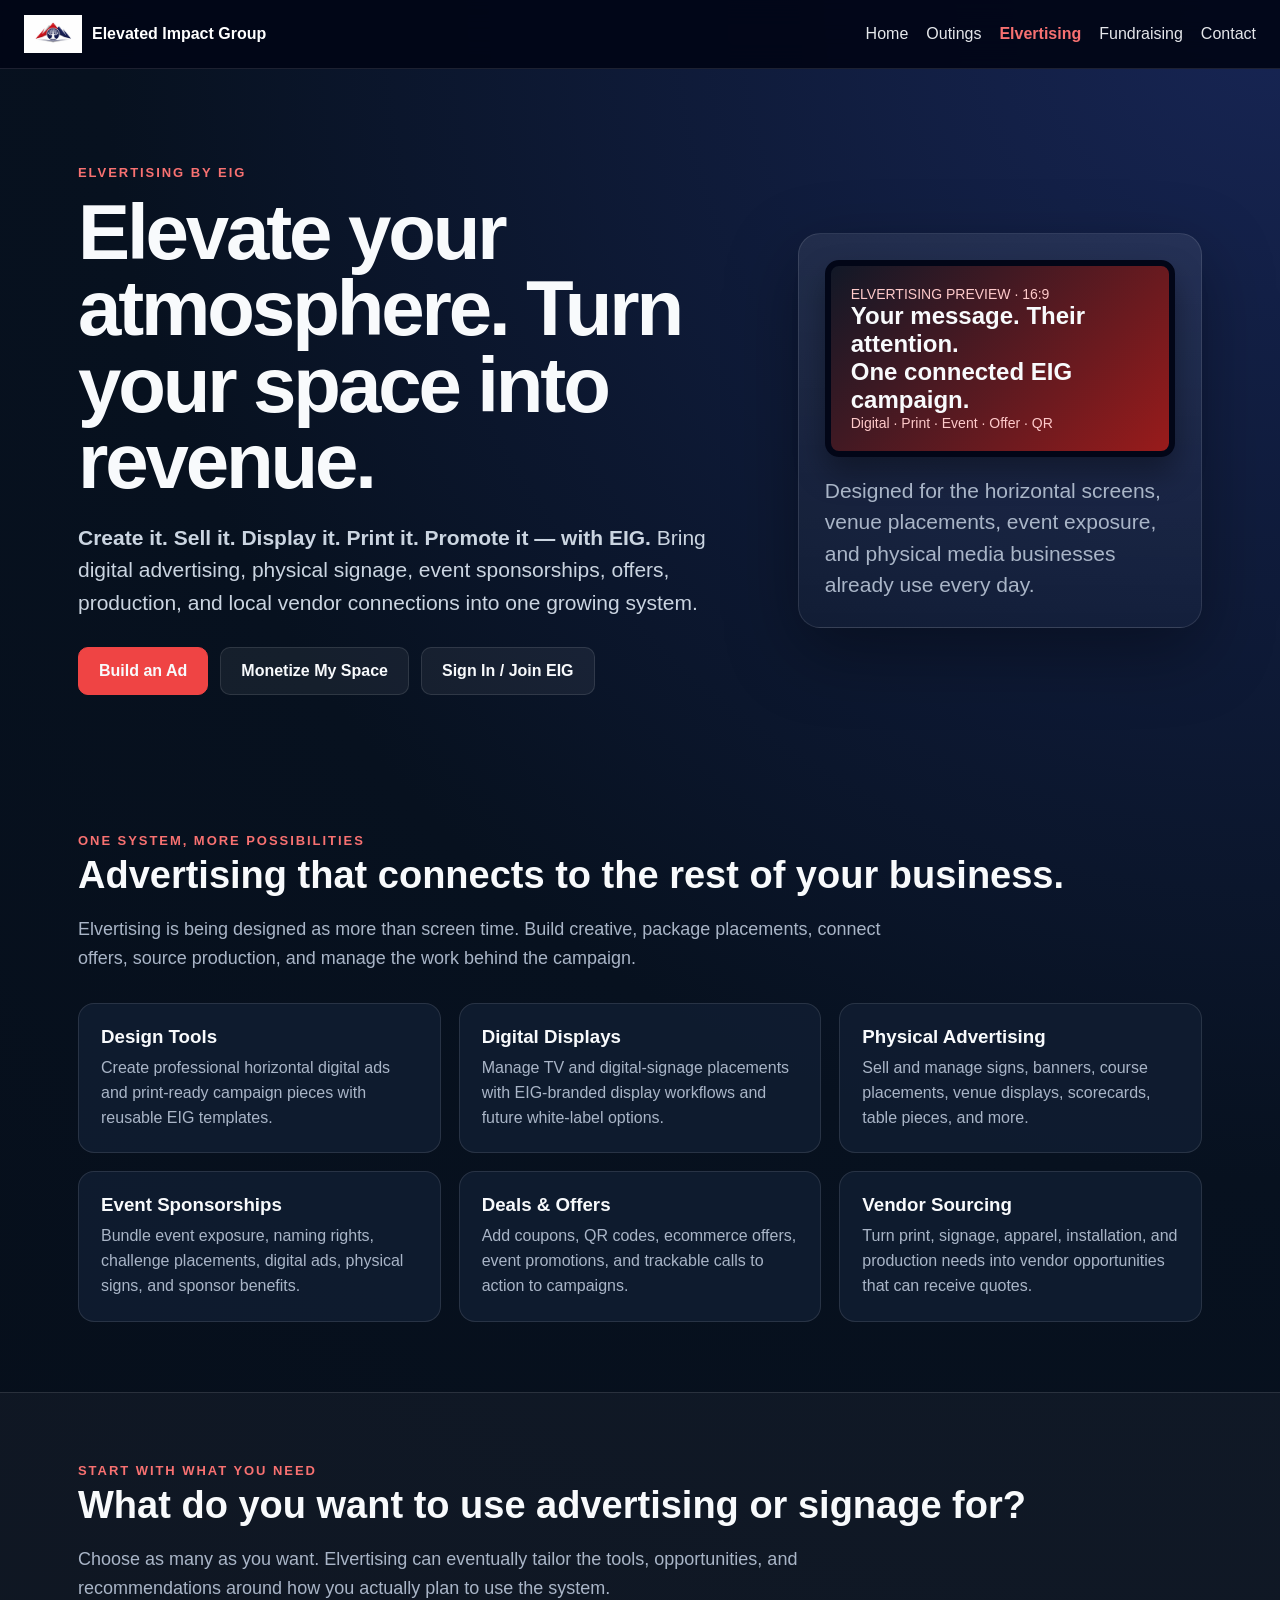
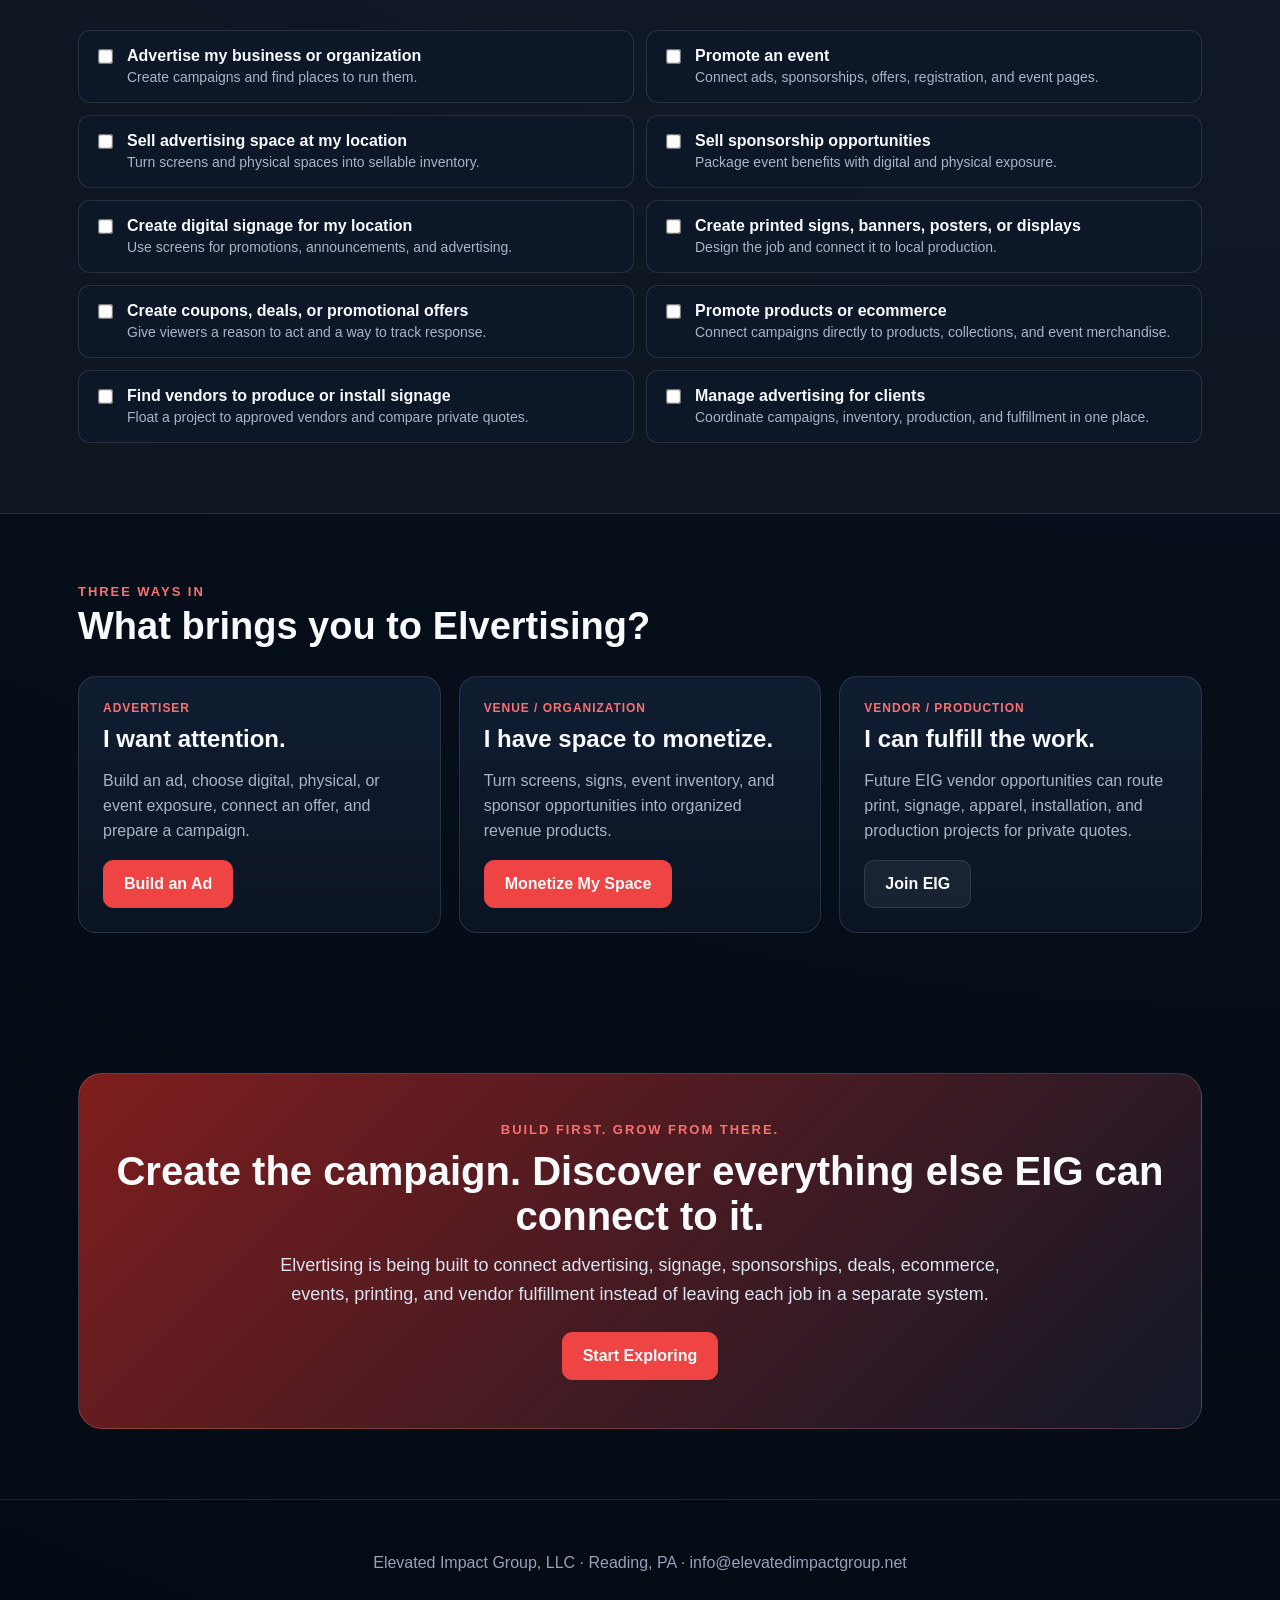
==== elvertising.html @ e81857f3 "Add Elvertising public landing page" ====
<!DOCTYPE html>
<html lang="en">
<head>
  <meta charset="UTF-8">
  <title>Elvertising | Elevated Impact Group</title>
  <meta name="viewport" content="width=device-width, initial-scale=1.0">
  <meta name="description" content="Elvertising by EIG helps businesses create, sell, display, print, promote, and track advertising across digital, physical, and event spaces." />
  <style>
    :root { --bg:#07111f; --panel:#101d31; --panel2:#0c1728; --red:#ef4444; --text:#f8fafc; --muted:#a9b5c7; --line:rgba(255,255,255,.11); }
    * { box-sizing:border-box; }
    body { margin:0; font-family:Arial,sans-serif; background:radial-gradient(circle at top right,#172554 0,#07111f 34%,#050b14 100%); color:var(--text); }
    a { color:inherit; }
    header { position:sticky; top:0; z-index:20; padding:14px 24px; background:rgba(2,6,23,.94); backdrop-filter:blur(14px); display:flex; justify-content:space-between; align-items:center; gap:20px; border-bottom:1px solid var(--line); }
    .eig-home { display:flex; align-items:center; gap:10px; color:white; text-decoration:none; font-weight:800; }
    .eig-home img { width:58px; height:40px; object-fit:contain; }
    nav { display:flex; flex-wrap:wrap; justify-content:flex-end; gap:18px; }
    nav a { text-decoration:none; color:#e5e7eb; }
    nav a.active { color:#f87171; font-weight:800; }
    .hero { max-width:1180px; margin:0 auto; padding:96px 28px 68px; display:grid; grid-template-columns:1.25fr .75fr; gap:46px; align-items:center; }
    .eyebrow { color:#f87171; text-transform:uppercase; letter-spacing:.15em; font-weight:900; font-size:13px; }
    h1 { font-size:clamp(46px,7vw,78px); line-height:.98; margin:14px 0 22px; letter-spacing:-.04em; }
    .hero p { color:#cbd5e1; font-size:21px; line-height:1.55; max-width:760px; }
    .cta-row { display:flex; flex-wrap:wrap; gap:12px; margin-top:28px; }
    .btn { padding:14px 20px; border-radius:10px; text-decoration:none; font-weight:900; border:1px solid var(--line); display:inline-block; cursor:pointer; }
    .btn.primary { background:var(--red); border-color:var(--red); }
    .btn.secondary { background:rgba(255,255,255,.06); }
    .hero-card { padding:26px; border:1px solid var(--line); border-radius:22px; background:linear-gradient(180deg,rgba(255,255,255,.08),rgba(255,255,255,.025)); box-shadow:0 24px 70px rgba(0,0,0,.35); }
    .screen { aspect-ratio:16/9; border-radius:14px; background:linear-gradient(135deg,#111827,#991b1b); padding:20px; display:flex; flex-direction:column; justify-content:space-between; border:6px solid #020617; box-shadow:0 16px 30px rgba(0,0,0,.35); }
    .screen strong { font-size:24px; }
    .screen span { color:#fecaca; font-size:14px; }
    .section { max-width:1180px; margin:0 auto; padding:70px 28px; }
    .section h2 { font-size:38px; margin:6px 0 12px; }
    .section-lead { color:var(--muted); font-size:18px; line-height:1.6; max-width:820px; }
    .grid { display:grid; grid-template-columns:repeat(3,1fr); gap:18px; margin-top:30px; }
    .card { background:rgba(16,29,49,.88); border:1px solid var(--line); border-radius:16px; padding:22px; }
    .card h3 { margin:0 0 8px; }
    .card p { color:var(--muted); line-height:1.55; margin:0; }
    .discovery { background:rgba(255,255,255,.035); border-top:1px solid var(--line); border-bottom:1px solid var(--line); }
    .choice-grid { display:grid; grid-template-columns:repeat(2,1fr); gap:12px; margin-top:28px; }
    .choice { display:flex; gap:12px; align-items:flex-start; padding:16px; background:#0c1728; border:1px solid var(--line); border-radius:12px; cursor:pointer; }
    .choice input { margin-top:3px; accent-color:var(--red); transform:scale(1.15); }
    .choice strong { display:block; margin-bottom:3px; }
    .choice span { color:var(--muted); font-size:14px; }
    .path-grid { display:grid; grid-template-columns:repeat(3,1fr); gap:18px; margin-top:28px; }
    .path { padding:24px; border-radius:18px; border:1px solid var(--line); background:linear-gradient(180deg,#101d31,#0a1423); }
    .path b { color:#f87171; display:block; margin-bottom:10px; text-transform:uppercase; letter-spacing:.08em; font-size:12px; }
    .path h3 { font-size:24px; margin:0 0 10px; }
    .path p { color:var(--muted); line-height:1.55; }
    .bottom-cta { text-align:center; background:linear-gradient(135deg,#7f1d1d,#111827); border-radius:24px; padding:48px 28px; border:1px solid rgba(255,255,255,.14); }
    footer { padding:38px 24px; text-align:center; color:#94a3b8; border-top:1px solid var(--line); }
    @media (max-width:860px) { .hero { grid-template-columns:1fr; padding-top:66px; } .grid,.path-grid { grid-template-columns:1fr 1fr; } }
    @media (max-width:620px) { .eig-home span { display:none; } nav { gap:10px; } nav a { font-size:13px; } .grid,.choice-grid,.path-grid { grid-template-columns:1fr; } .hero,.section { padding-left:20px; padding-right:20px; } h1 { font-size:48px; } }
  </style>
</head>
<body>
<header>
  <a class="eig-home" href="/" aria-label="Elevated Impact Group home"><img src="assets/eig-header-icon.png" alt="Elevated Impact Group" /><span>Elevated Impact Group</span></a>
  <nav><a href="/">Home</a><a href="#">Outings</a><a class="active" href="/elvertising.html">Elvertising</a><a href="#">Fundraising</a><a href="#">Contact</a></nav>
</header>

<main>
  <section class="hero">
    <div>
      <div class="eyebrow">Elvertising by EIG</div>
      <h1>Elevate your atmosphere. Turn your space into revenue.</h1>
      <p><strong>Create it. Sell it. Display it. Print it. Promote it — with EIG.</strong> Bring digital advertising, physical signage, event sponsorships, offers, production, and local vendor connections into one growing system.</p>
      <div class="cta-row"><a class="btn primary" href="#get-started">Build an Ad</a><a class="btn secondary" href="#get-started">Monetize My Space</a><a class="btn secondary" href="https://elevated-impact-platform.vercel.app/">Sign In / Join EIG</a></div>
    </div>
    <div class="hero-card">
      <div class="screen"><span>ELVERTISING PREVIEW · 16:9</span><strong>Your message. Their attention.<br />One connected EIG campaign.</strong><span>Digital · Print · Event · Offer · QR</span></div>
      <p style="color:#a9b5c7;line-height:1.5;margin:18px 0 0;">Designed for the horizontal screens, venue placements, event exposure, and physical media businesses already use every day.</p>
    </div>
  </section>

  <section class="section">
    <div class="eyebrow">One system, more possibilities</div>
    <h2>Advertising that connects to the rest of your business.</h2>
    <p class="section-lead">Elvertising is being designed as more than screen time. Build creative, package placements, connect offers, source production, and manage the work behind the campaign.</p>
    <div class="grid">
      <div class="card"><h3>Design Tools</h3><p>Create professional horizontal digital ads and print-ready campaign pieces with reusable EIG templates.</p></div>
      <div class="card"><h3>Digital Displays</h3><p>Manage TV and digital-signage placements with EIG-branded display workflows and future white-label options.</p></div>
      <div class="card"><h3>Physical Advertising</h3><p>Sell and manage signs, banners, course placements, venue displays, scorecards, table pieces, and more.</p></div>
      <div class="card"><h3>Event Sponsorships</h3><p>Bundle event exposure, naming rights, challenge placements, digital ads, physical signs, and sponsor benefits.</p></div>
      <div class="card"><h3>Deals & Offers</h3><p>Add coupons, QR codes, ecommerce offers, event promotions, and trackable calls to action to campaigns.</p></div>
      <div class="card"><h3>Vendor Sourcing</h3><p>Turn print, signage, apparel, installation, and production needs into vendor opportunities that can receive quotes.</p></div>
    </div>
  </section>

  <section class="discovery" id="get-started">
    <div class="section">
      <div class="eyebrow">Start with what you need</div>
      <h2>What do you want to use advertising or signage for?</h2>
      <p class="section-lead">Choose as many as you want. Elvertising can eventually tailor the tools, opportunities, and recommendations around how you actually plan to use the system.</p>
      <div class="choice-grid">
        <label class="choice"><input type="checkbox" /><div><strong>Advertise my business or organization</strong><span>Create campaigns and find places to run them.</span></div></label>
        <label class="choice"><input type="checkbox" /><div><strong>Promote an event</strong><span>Connect ads, sponsorships, offers, registration, and event pages.</span></div></label>
        <label class="choice"><input type="checkbox" /><div><strong>Sell advertising space at my location</strong><span>Turn screens and physical spaces into sellable inventory.</span></div></label>
        <label class="choice"><input type="checkbox" /><div><strong>Sell sponsorship opportunities</strong><span>Package event benefits with digital and physical exposure.</span></div></label>
        <label class="choice"><input type="checkbox" /><div><strong>Create digital signage for my location</strong><span>Use screens for promotions, announcements, and advertising.</span></div></label>
        <label class="choice"><input type="checkbox" /><div><strong>Create printed signs, banners, posters, or displays</strong><span>Design the job and connect it to local production.</span></div></label>
        <label class="choice"><input type="checkbox" /><div><strong>Create coupons, deals, or promotional offers</strong><span>Give viewers a reason to act and a way to track response.</span></div></label>
        <label class="choice"><input type="checkbox" /><div><strong>Promote products or ecommerce</strong><span>Connect campaigns directly to products, collections, and event merchandise.</span></div></label>
        <label class="choice"><input type="checkbox" /><div><strong>Find vendors to produce or install signage</strong><span>Float a project to approved vendors and compare private quotes.</span></div></label>
        <label class="choice"><input type="checkbox" /><div><strong>Manage advertising for clients</strong><span>Coordinate campaigns, inventory, production, and fulfillment in one place.</span></div></label>
      </div>
    </div>
  </section>

  <section class="section">
    <div class="eyebrow">Three ways in</div>
    <h2>What brings you to Elvertising?</h2>
    <div class="path-grid">
      <div class="path"><b>Advertiser</b><h3>I want attention.</h3><p>Build an ad, choose digital, physical, or event exposure, connect an offer, and prepare a campaign.</p><a class="btn primary" href="#get-started">Build an Ad</a></div>
      <div class="path"><b>Venue / Organization</b><h3>I have space to monetize.</h3><p>Turn screens, signs, event inventory, and sponsor opportunities into organized revenue products.</p><a class="btn primary" href="#get-started">Monetize My Space</a></div>
      <div class="path"><b>Vendor / Production</b><h3>I can fulfill the work.</h3><p>Future EIG vendor opportunities can route print, signage, apparel, installation, and production projects for private quotes.</p><a class="btn secondary" href="https://elevated-impact-platform.vercel.app/">Join EIG</a></div>
    </div>
  </section>

  <section class="section">
    <div class="bottom-cta">
      <div class="eyebrow">Build first. Grow from there.</div>
      <h2 style="font-size:40px;margin:12px 0;">Create the campaign. Discover everything else EIG can connect to it.</h2>
      <p style="color:#dbe4ef;font-size:18px;max-width:760px;margin:0 auto 24px;line-height:1.6;">Elvertising is being built to connect advertising, signage, sponsorships, deals, ecommerce, events, printing, and vendor fulfillment instead of leaving each job in a separate system.</p>
      <a class="btn primary" href="#get-started">Start Exploring</a>
    </div>
  </section>
</main>

<footer><p>Elevated Impact Group, LLC · Reading, PA · info@elevatedimpactgroup.net</p></footer>
</body>
</html>
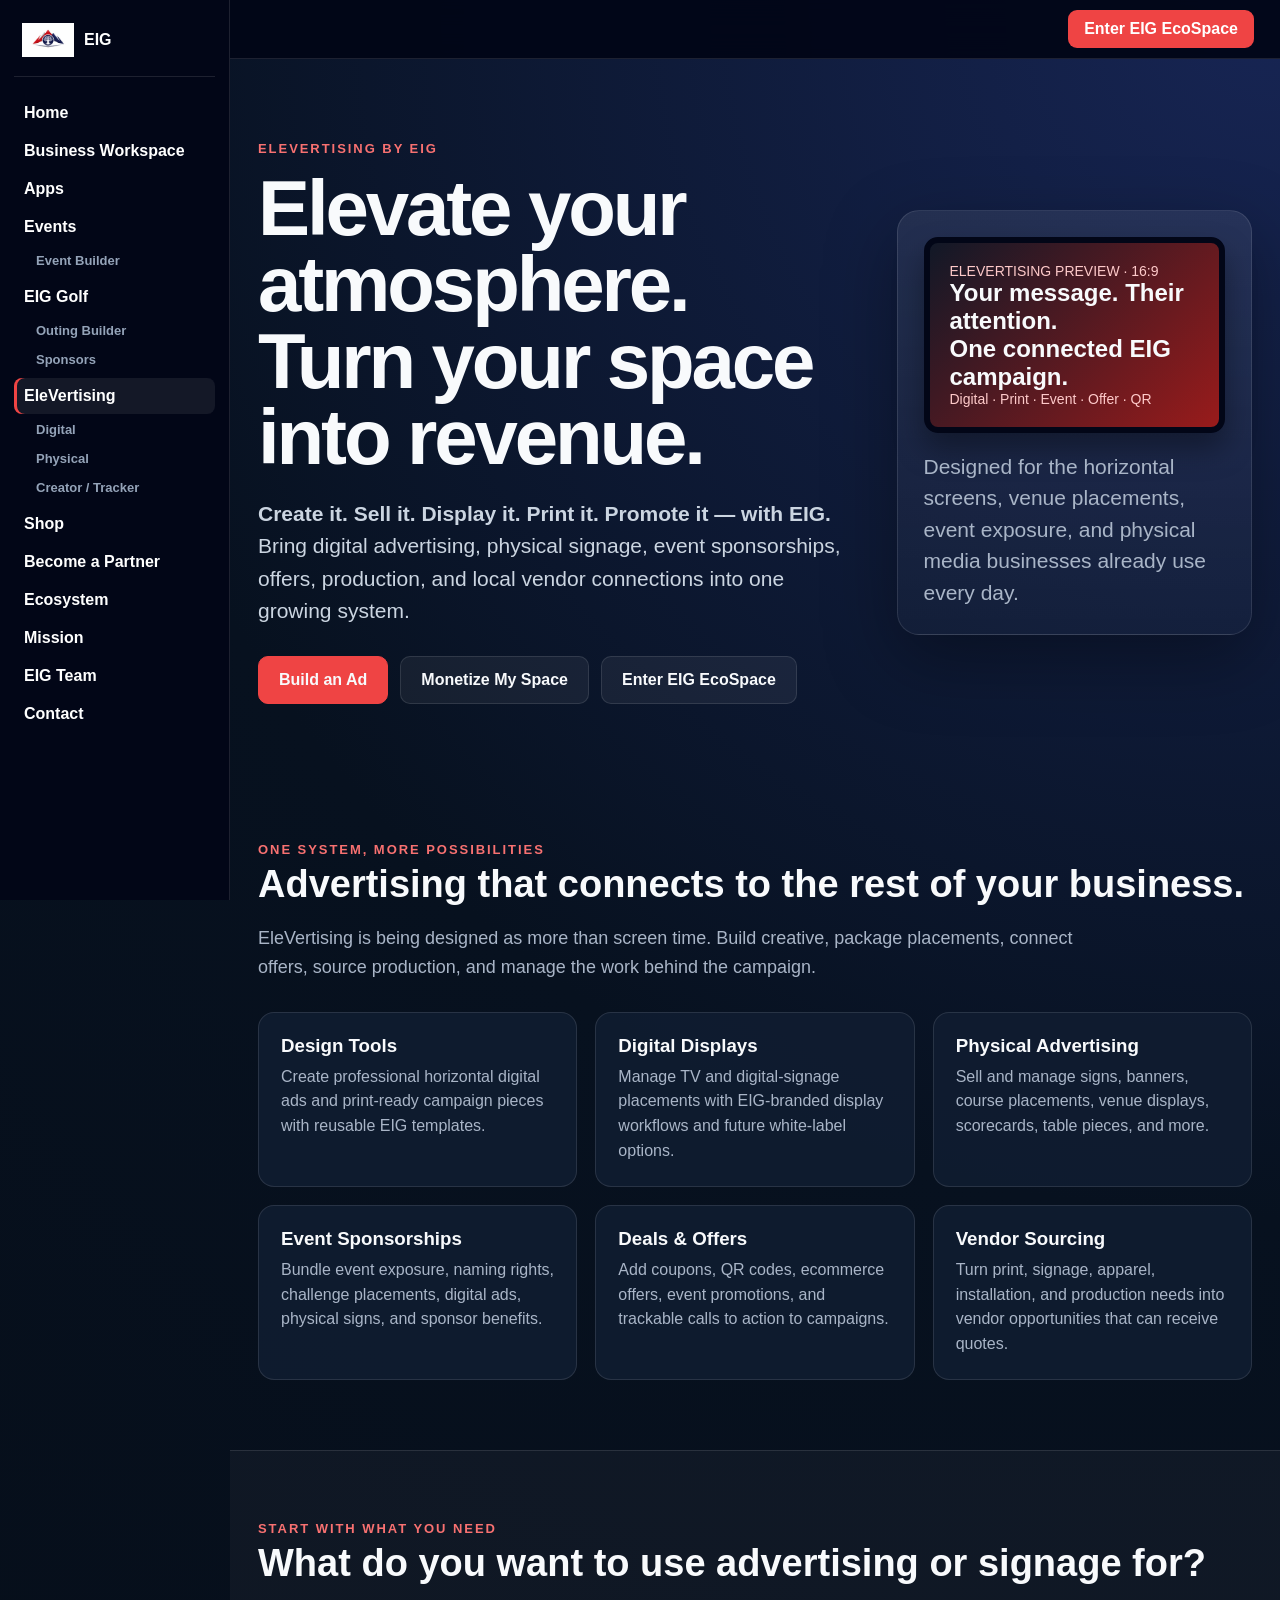
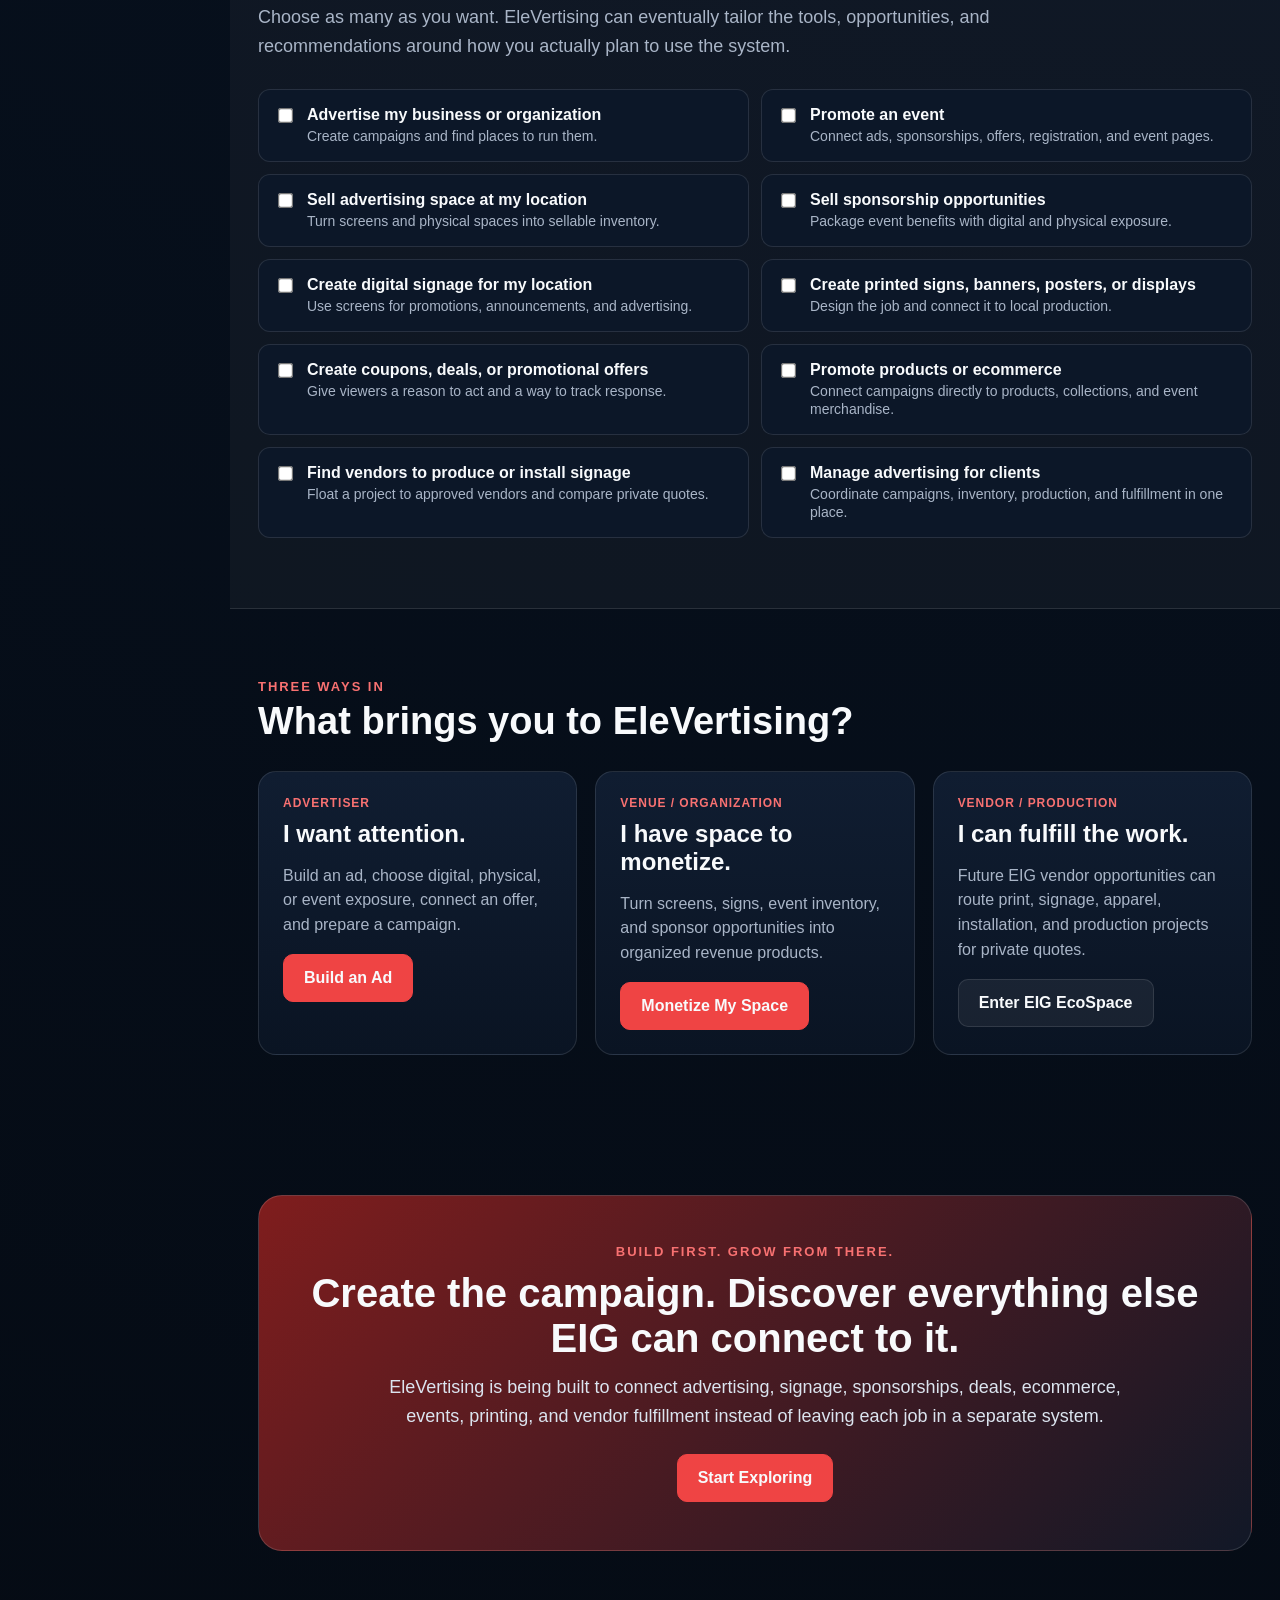
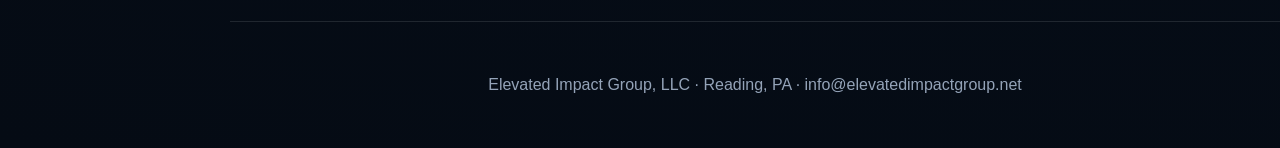
==== commit c56f040e: "Standardize EleVertising navigation and EcoSpace entry" ====
--- a/elvertising.html
+++ b/elvertising.html
@@ -2,21 +2,29 @@
 <html lang="en">
 <head>
   <meta charset="UTF-8">
-  <title>Elvertising | Elevated Impact Group</title>
+  <title>EleVertising | Elevated Impact Group</title>
   <meta name="viewport" content="width=device-width, initial-scale=1.0">
-  <meta name="description" content="Elvertising by EIG helps businesses create, sell, display, print, promote, and track advertising across digital, physical, and event spaces." />
+  <meta name="description" content="EleVertising by EIG helps businesses create, sell, display, print, promote, and track advertising across digital, physical, and event spaces." />
   <style>
-    :root { --bg:#07111f; --panel:#101d31; --panel2:#0c1728; --red:#ef4444; --text:#f8fafc; --muted:#a9b5c7; --line:rgba(255,255,255,.11); }
+    :root { --bg:#07111f; --dark:#020617; --panel:#101d31; --panel2:#0c1728; --red:#ef4444; --text:#f8fafc; --muted:#a9b5c7; --line:rgba(255,255,255,.11); }
     * { box-sizing:border-box; }
+    html { scroll-behavior:smooth; }
     body { margin:0; font-family:Arial,sans-serif; background:radial-gradient(circle at top right,#172554 0,#07111f 34%,#050b14 100%); color:var(--text); }
     a { color:inherit; }
-    header { position:sticky; top:0; z-index:20; padding:14px 24px; background:rgba(2,6,23,.94); backdrop-filter:blur(14px); display:flex; justify-content:space-between; align-items:center; gap:20px; border-bottom:1px solid var(--line); }
-    .eig-home { display:flex; align-items:center; gap:10px; color:white; text-decoration:none; font-weight:800; }
-    .eig-home img { width:58px; height:40px; object-fit:contain; }
-    nav { display:flex; flex-wrap:wrap; justify-content:flex-end; gap:18px; }
-    nav a { text-decoration:none; color:#e5e7eb; }
-    nav a.active { color:#f87171; font-weight:800; }
-    .hero { max-width:1180px; margin:0 auto; padding:96px 28px 68px; display:grid; grid-template-columns:1.25fr .75fr; gap:46px; align-items:center; }
+    .layout { display:grid; grid-template-columns:230px 1fr; min-height:100vh; }
+    .sidebar { position:sticky; top:0; height:100vh; background:var(--dark); border-right:1px solid var(--line); padding:18px 14px; display:flex; flex-direction:column; z-index:25; }
+    .eig-home { display:flex; align-items:center; gap:10px; color:white; text-decoration:none; font-weight:800; padding:4px 8px 18px; border-bottom:1px solid var(--line); }
+    .eig-home img { width:52px; height:36px; object-fit:contain; }
+    .nav { padding-top:16px; overflow:auto; }
+    .nav a { display:block; color:white; text-decoration:none; padding:9px 10px; margin:2px 0; border-radius:8px; font-weight:700; }
+    .nav a:hover, .nav a.active { background:rgba(255,255,255,.07); }
+    .nav a.active { box-shadow:inset 3px 0 0 var(--red); }
+    .subnav { margin:0 0 5px 12px; }
+    .subnav a { font-size:13px; color:#94a3b8; padding:6px 10px; font-weight:600; }
+    .content { min-width:0; }
+    .topbar { position:sticky; top:0; z-index:30; min-height:58px; display:flex; justify-content:flex-end; align-items:center; padding:10px 26px; background:rgba(2,6,23,.94); backdrop-filter:blur(14px); border-bottom:1px solid var(--line); }
+    .ecospace-btn { background:var(--red); color:#fff; text-decoration:none; padding:10px 16px; border-radius:9px; font-weight:900; }
+    .hero { max-width:1180px; margin:0 auto; padding:82px 28px 68px; display:grid; grid-template-columns:1.25fr .75fr; gap:46px; align-items:center; }
     .eyebrow { color:#f87171; text-transform:uppercase; letter-spacing:.15em; font-weight:900; font-size:13px; }
     h1 { font-size:clamp(46px,7vw,78px); line-height:.98; margin:14px 0 22px; letter-spacing:-.04em; }
     .hero p { color:#cbd5e1; font-size:21px; line-height:1.55; max-width:760px; }
@@ -48,84 +56,116 @@
     .path p { color:var(--muted); line-height:1.55; }
     .bottom-cta { text-align:center; background:linear-gradient(135deg,#7f1d1d,#111827); border-radius:24px; padding:48px 28px; border:1px solid rgba(255,255,255,.14); }
     footer { padding:38px 24px; text-align:center; color:#94a3b8; border-top:1px solid var(--line); }
-    @media (max-width:860px) { .hero { grid-template-columns:1fr; padding-top:66px; } .grid,.path-grid { grid-template-columns:1fr 1fr; } }
-    @media (max-width:620px) { .eig-home span { display:none; } nav { gap:10px; } nav a { font-size:13px; } .grid,.choice-grid,.path-grid { grid-template-columns:1fr; } .hero,.section { padding-left:20px; padding-right:20px; } h1 { font-size:48px; } }
+    @media (max-width:860px) { .hero { grid-template-columns:1fr; padding-top:56px; } .grid,.path-grid { grid-template-columns:1fr 1fr; } }
+    @media (max-width:700px) {
+      .layout { display:block; }
+      .sidebar { position:static; height:auto; }
+      .nav { display:grid; grid-template-columns:1fr 1fr; }
+      .subnav { display:none; }
+      .topbar { padding:12px 16px; }
+      .grid,.choice-grid,.path-grid { grid-template-columns:1fr; }
+      .hero,.section { padding-left:20px; padding-right:20px; }
+      h1 { font-size:48px; }
+    }
   </style>
 </head>
 <body>
-<header>
-  <a class="eig-home" href="/" aria-label="Elevated Impact Group home"><img src="assets/eig-header-icon.png" alt="Elevated Impact Group" /><span>Elevated Impact Group</span></a>
-  <nav><a href="/">Home</a><a href="#">Outings</a><a class="active" href="/elvertising.html">Elvertising</a><a href="#">Fundraising</a><a href="#">Contact</a></nav>
-</header>
+<div class="layout">
+  <aside class="sidebar">
+    <a class="eig-home" href="/" aria-label="Elevated Impact Group home">
+      <img src="assets/eig-header-icon.png" alt="Elevated Impact Group" />
+      <span>EIG</span>
+    </a>
+    <nav class="nav">
+      <a href="/">Home</a>
+      <a href="https://elevated-impact-platform.vercel.app/">Business Workspace</a>
+      <a href="/#apps">Apps</a>
+      <a href="/#events">Events</a>
+      <div class="subnav"><a href="/#events">Event Builder</a></div>
+      <a href="/#golf">EIG Golf</a>
+      <div class="subnav"><a href="/#golf">Outing Builder</a><a href="/#golf">Sponsors</a></div>
+      <a class="active" href="/elvertising.html">EleVertising</a>
+      <div class="subnav"><a href="#get-started">Digital</a><a href="#get-started">Physical</a><a href="#get-started">Creator / Tracker</a></div>
+      <a href="/#shop">Shop</a>
+      <a href="/#partner">Become a Partner</a>
+      <a href="/#ecosystem">Ecosystem</a>
+      <a href="/#mission">Mission</a>
+      <a href="/#team">EIG Team</a>
+      <a href="mailto:info@elevatedimpactgroup.net">Contact</a>
+    </nav>
+  </aside>
 
-<main>
-  <section class="hero">
-    <div>
-      <div class="eyebrow">Elvertising by EIG</div>
-      <h1>Elevate your atmosphere. Turn your space into revenue.</h1>
-      <p><strong>Create it. Sell it. Display it. Print it. Promote it — with EIG.</strong> Bring digital advertising, physical signage, event sponsorships, offers, production, and local vendor connections into one growing system.</p>
-      <div class="cta-row"><a class="btn primary" href="#get-started">Build an Ad</a><a class="btn secondary" href="#get-started">Monetize My Space</a><a class="btn secondary" href="https://elevated-impact-platform.vercel.app/">Sign In / Join EIG</a></div>
-    </div>
-    <div class="hero-card">
-      <div class="screen"><span>ELVERTISING PREVIEW · 16:9</span><strong>Your message. Their attention.<br />One connected EIG campaign.</strong><span>Digital · Print · Event · Offer · QR</span></div>
-      <p style="color:#a9b5c7;line-height:1.5;margin:18px 0 0;">Designed for the horizontal screens, venue placements, event exposure, and physical media businesses already use every day.</p>
-    </div>
-  </section>
+  <main class="content">
+    <div class="topbar"><a class="ecospace-btn" href="https://elevated-impact-platform.vercel.app/">Enter EIG EcoSpace</a></div>
 
-  <section class="section">
-    <div class="eyebrow">One system, more possibilities</div>
-    <h2>Advertising that connects to the rest of your business.</h2>
-    <p class="section-lead">Elvertising is being designed as more than screen time. Build creative, package placements, connect offers, source production, and manage the work behind the campaign.</p>
-    <div class="grid">
-      <div class="card"><h3>Design Tools</h3><p>Create professional horizontal digital ads and print-ready campaign pieces with reusable EIG templates.</p></div>
-      <div class="card"><h3>Digital Displays</h3><p>Manage TV and digital-signage placements with EIG-branded display workflows and future white-label options.</p></div>
-      <div class="card"><h3>Physical Advertising</h3><p>Sell and manage signs, banners, course placements, venue displays, scorecards, table pieces, and more.</p></div>
-      <div class="card"><h3>Event Sponsorships</h3><p>Bundle event exposure, naming rights, challenge placements, digital ads, physical signs, and sponsor benefits.</p></div>
-      <div class="card"><h3>Deals & Offers</h3><p>Add coupons, QR codes, ecommerce offers, event promotions, and trackable calls to action to campaigns.</p></div>
-      <div class="card"><h3>Vendor Sourcing</h3><p>Turn print, signage, apparel, installation, and production needs into vendor opportunities that can receive quotes.</p></div>
-    </div>
-  </section>
+    <section class="hero">
+      <div>
+        <div class="eyebrow">EleVertising by EIG</div>
+        <h1>Elevate your atmosphere. Turn your space into revenue.</h1>
+        <p><strong>Create it. Sell it. Display it. Print it. Promote it — with EIG.</strong> Bring digital advertising, physical signage, event sponsorships, offers, production, and local vendor connections into one growing system.</p>
+        <div class="cta-row"><a class="btn primary" href="#get-started">Build an Ad</a><a class="btn secondary" href="#get-started">Monetize My Space</a><a class="btn secondary" href="https://elevated-impact-platform.vercel.app/">Enter EIG EcoSpace</a></div>
+      </div>
+      <div class="hero-card">
+        <div class="screen"><span>ELEVERTISING PREVIEW · 16:9</span><strong>Your message. Their attention.<br />One connected EIG campaign.</strong><span>Digital · Print · Event · Offer · QR</span></div>
+        <p style="color:#a9b5c7;line-height:1.5;margin:18px 0 0;">Designed for the horizontal screens, venue placements, event exposure, and physical media businesses already use every day.</p>
+      </div>
+    </section>
 
-  <section class="discovery" id="get-started">
-    <div class="section">
-      <div class="eyebrow">Start with what you need</div>
-      <h2>What do you want to use advertising or signage for?</h2>
-      <p class="section-lead">Choose as many as you want. Elvertising can eventually tailor the tools, opportunities, and recommendations around how you actually plan to use the system.</p>
-      <div class="choice-grid">
-        <label class="choice"><input type="checkbox" /><div><strong>Advertise my business or organization</strong><span>Create campaigns and find places to run them.</span></div></label>
-        <label class="choice"><input type="checkbox" /><div><strong>Promote an event</strong><span>Connect ads, sponsorships, offers, registration, and event pages.</span></div></label>
-        <label class="choice"><input type="checkbox" /><div><strong>Sell advertising space at my location</strong><span>Turn screens and physical spaces into sellable inventory.</span></div></label>
-        <label class="choice"><input type="checkbox" /><div><strong>Sell sponsorship opportunities</strong><span>Package event benefits with digital and physical exposure.</span></div></label>
-        <label class="choice"><input type="checkbox" /><div><strong>Create digital signage for my location</strong><span>Use screens for promotions, announcements, and advertising.</span></div></label>
-        <label class="choice"><input type="checkbox" /><div><strong>Create printed signs, banners, posters, or displays</strong><span>Design the job and connect it to local production.</span></div></label>
-        <label class="choice"><input type="checkbox" /><div><strong>Create coupons, deals, or promotional offers</strong><span>Give viewers a reason to act and a way to track response.</span></div></label>
-        <label class="choice"><input type="checkbox" /><div><strong>Promote products or ecommerce</strong><span>Connect campaigns directly to products, collections, and event merchandise.</span></div></label>
-        <label class="choice"><input type="checkbox" /><div><strong>Find vendors to produce or install signage</strong><span>Float a project to approved vendors and compare private quotes.</span></div></label>
-        <label class="choice"><input type="checkbox" /><div><strong>Manage advertising for clients</strong><span>Coordinate campaigns, inventory, production, and fulfillment in one place.</span></div></label>
+    <section class="section">
+      <div class="eyebrow">One system, more possibilities</div>
+      <h2>Advertising that connects to the rest of your business.</h2>
+      <p class="section-lead">EleVertising is being designed as more than screen time. Build creative, package placements, connect offers, source production, and manage the work behind the campaign.</p>
+      <div class="grid">
+        <div class="card"><h3>Design Tools</h3><p>Create professional horizontal digital ads and print-ready campaign pieces with reusable EIG templates.</p></div>
+        <div class="card"><h3>Digital Displays</h3><p>Manage TV and digital-signage placements with EIG-branded display workflows and future white-label options.</p></div>
+        <div class="card"><h3>Physical Advertising</h3><p>Sell and manage signs, banners, course placements, venue displays, scorecards, table pieces, and more.</p></div>
+        <div class="card"><h3>Event Sponsorships</h3><p>Bundle event exposure, naming rights, challenge placements, digital ads, physical signs, and sponsor benefits.</p></div>
+        <div class="card"><h3>Deals & Offers</h3><p>Add coupons, QR codes, ecommerce offers, event promotions, and trackable calls to action to campaigns.</p></div>
+        <div class="card"><h3>Vendor Sourcing</h3><p>Turn print, signage, apparel, installation, and production needs into vendor opportunities that can receive quotes.</p></div>
       </div>
-    </div>
-  </section>
+    </section>
 
-  <section class="section">
-    <div class="eyebrow">Three ways in</div>
-    <h2>What brings you to Elvertising?</h2>
-    <div class="path-grid">
-      <div class="path"><b>Advertiser</b><h3>I want attention.</h3><p>Build an ad, choose digital, physical, or event exposure, connect an offer, and prepare a campaign.</p><a class="btn primary" href="#get-started">Build an Ad</a></div>
-      <div class="path"><b>Venue / Organization</b><h3>I have space to monetize.</h3><p>Turn screens, signs, event inventory, and sponsor opportunities into organized revenue products.</p><a class="btn primary" href="#get-started">Monetize My Space</a></div>
-      <div class="path"><b>Vendor / Production</b><h3>I can fulfill the work.</h3><p>Future EIG vendor opportunities can route print, signage, apparel, installation, and production projects for private quotes.</p><a class="btn secondary" href="https://elevated-impact-platform.vercel.app/">Join EIG</a></div>
-    </div>
-  </section>
+    <section class="discovery" id="get-started">
+      <div class="section">
+        <div class="eyebrow">Start with what you need</div>
+        <h2>What do you want to use advertising or signage for?</h2>
+        <p class="section-lead">Choose as many as you want. EleVertising can eventually tailor the tools, opportunities, and recommendations around how you actually plan to use the system.</p>
+        <div class="choice-grid">
+          <label class="choice"><input type="checkbox" /><div><strong>Advertise my business or organization</strong><span>Create campaigns and find places to run them.</span></div></label>
+          <label class="choice"><input type="checkbox" /><div><strong>Promote an event</strong><span>Connect ads, sponsorships, offers, registration, and event pages.</span></div></label>
+          <label class="choice"><input type="checkbox" /><div><strong>Sell advertising space at my location</strong><span>Turn screens and physical spaces into sellable inventory.</span></div></label>
+          <label class="choice"><input type="checkbox" /><div><strong>Sell sponsorship opportunities</strong><span>Package event benefits with digital and physical exposure.</span></div></label>
+          <label class="choice"><input type="checkbox" /><div><strong>Create digital signage for my location</strong><span>Use screens for promotions, announcements, and advertising.</span></div></label>
+          <label class="choice"><input type="checkbox" /><div><strong>Create printed signs, banners, posters, or displays</strong><span>Design the job and connect it to local production.</span></div></label>
+          <label class="choice"><input type="checkbox" /><div><strong>Create coupons, deals, or promotional offers</strong><span>Give viewers a reason to act and a way to track response.</span></div></label>
+          <label class="choice"><input type="checkbox" /><div><strong>Promote products or ecommerce</strong><span>Connect campaigns directly to products, collections, and event merchandise.</span></div></label>
+          <label class="choice"><input type="checkbox" /><div><strong>Find vendors to produce or install signage</strong><span>Float a project to approved vendors and compare private quotes.</span></div></label>
+          <label class="choice"><input type="checkbox" /><div><strong>Manage advertising for clients</strong><span>Coordinate campaigns, inventory, production, and fulfillment in one place.</span></div></label>
+        </div>
+      </div>
+    </section>
 
-  <section class="section">
-    <div class="bottom-cta">
-      <div class="eyebrow">Build first. Grow from there.</div>
-      <h2 style="font-size:40px;margin:12px 0;">Create the campaign. Discover everything else EIG can connect to it.</h2>
-      <p style="color:#dbe4ef;font-size:18px;max-width:760px;margin:0 auto 24px;line-height:1.6;">Elvertising is being built to connect advertising, signage, sponsorships, deals, ecommerce, events, printing, and vendor fulfillment instead of leaving each job in a separate system.</p>
-      <a class="btn primary" href="#get-started">Start Exploring</a>
-    </div>
-  </section>
-</main>
+    <section class="section">
+      <div class="eyebrow">Three ways in</div>
+      <h2>What brings you to EleVertising?</h2>
+      <div class="path-grid">
+        <div class="path"><b>Advertiser</b><h3>I want attention.</h3><p>Build an ad, choose digital, physical, or event exposure, connect an offer, and prepare a campaign.</p><a class="btn primary" href="#get-started">Build an Ad</a></div>
+        <div class="path"><b>Venue / Organization</b><h3>I have space to monetize.</h3><p>Turn screens, signs, event inventory, and sponsor opportunities into organized revenue products.</p><a class="btn primary" href="#get-started">Monetize My Space</a></div>
+        <div class="path"><b>Vendor / Production</b><h3>I can fulfill the work.</h3><p>Future EIG vendor opportunities can route print, signage, apparel, installation, and production projects for private quotes.</p><a class="btn secondary" href="https://elevated-impact-platform.vercel.app/">Enter EIG EcoSpace</a></div>
+      </div>
+    </section>
 
-<footer><p>Elevated Impact Group, LLC · Reading, PA · info@elevatedimpactgroup.net</p></footer>
+    <section class="section">
+      <div class="bottom-cta">
+        <div class="eyebrow">Build first. Grow from there.</div>
+        <h2 style="font-size:40px;margin:12px 0;">Create the campaign. Discover everything else EIG can connect to it.</h2>
+        <p style="color:#dbe4ef;font-size:18px;max-width:760px;margin:0 auto 24px;line-height:1.6;">EleVertising is being built to connect advertising, signage, sponsorships, deals, ecommerce, events, printing, and vendor fulfillment instead of leaving each job in a separate system.</p>
+        <a class="btn primary" href="#get-started">Start Exploring</a>
+      </div>
+    </section>
+
+    <footer><p>Elevated Impact Group, LLC · Reading, PA · info@elevatedimpactgroup.net</p></footer>
+  </main>
+</div>
 </body>
-</html>
+</html>
